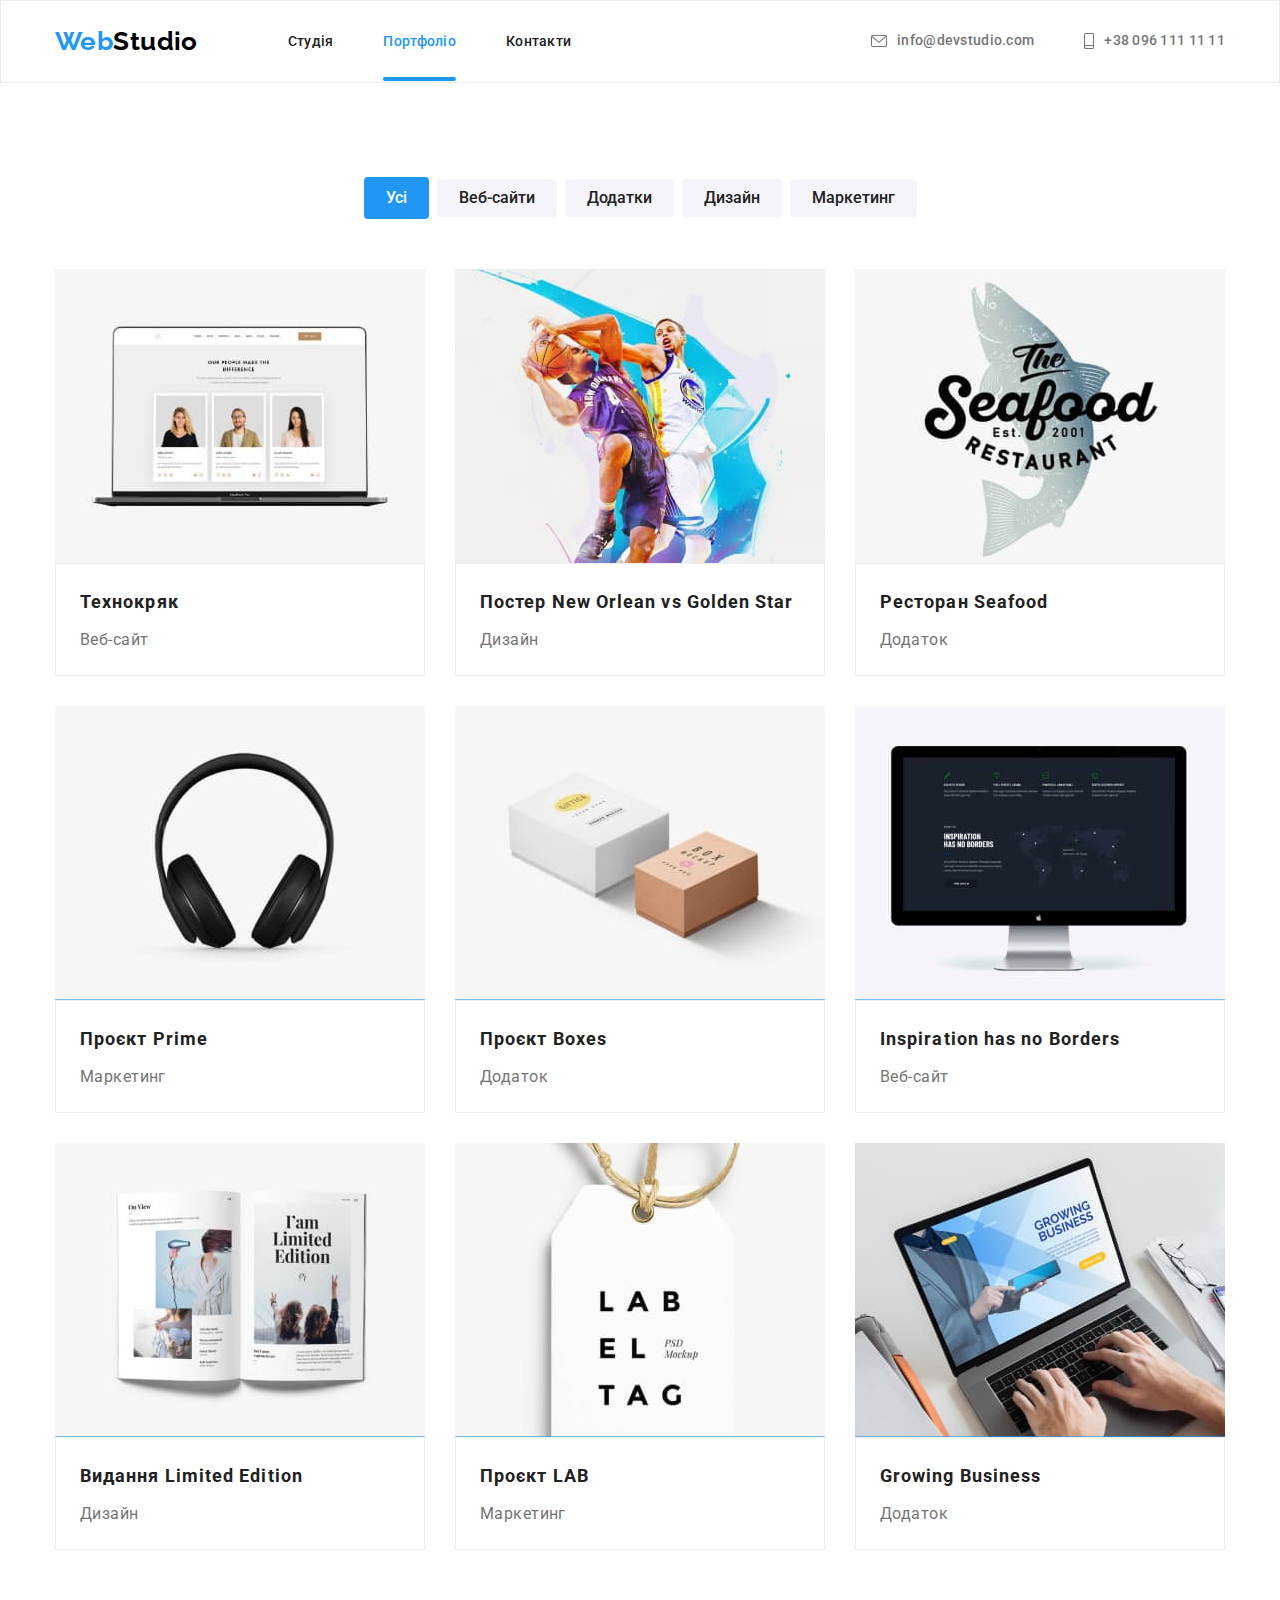
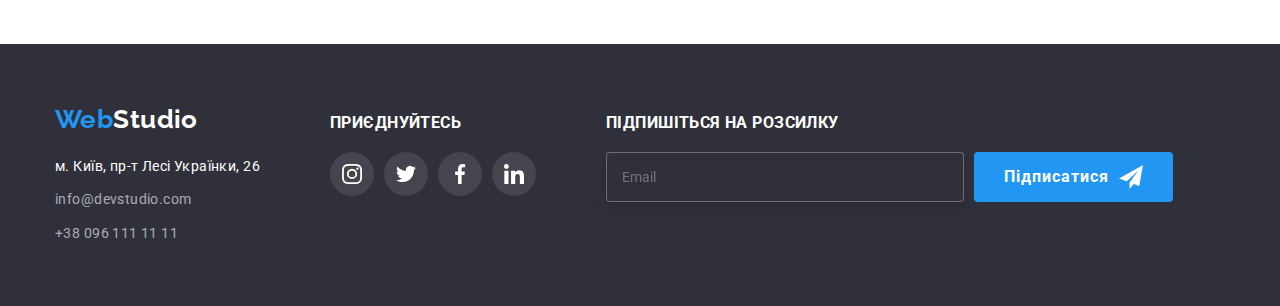
==== portfolio.html @ bdff1404 "start" ====
<!DOCTYPE html>
<html lang="uk">

<head>
  <meta charset="UTF-8" />
  <meta http-equiv="X-UA-Compatible" content="IE=edge" />
  <meta name="viewport" content="width=device-width, initial-scale=1.0" />
  <title>WebStudio</title>
  <link rel="stylesheet" href="https://cdn.jsdelivr.net/npm/modern-normalize@1.1.0/modern-normalize.min.css">
  <link rel="preconnect" href="https://fonts.googleapis.com">
  <link rel="preconnect" href="https://fonts.gstatic.com" crossorigin>
  <link href="https://fonts.googleapis.com/css2?family=Raleway:wght@700&family=Roboto:wght@400;500;700&display=swap"
    rel="stylesheet">
  <link rel="stylesheet" href="./css/styles.css">
</head>

<body>
  <!--header-->
  <header class="header">
    <div class="container header-nav">
      <nav>
        <a href="./index.html" class="logo link"> <span>Web</span>Studio</a>

        <ul class="site-nav list">
          <li class="item"><a href="./index.html" class="link">Студія</a></li>
          <li class="item"><a href="./portfolio.html" class="link current">Портфоліо</a></li>
          <li class="item"><a href="" class="link">Контакти</a></li>
        </ul>
      </nav>

      <ul class="contact list">
        <li class="item">
          <a class="link" href="mailto:info@devstudio.com"><svg class="envelope" width="16" height="12">
              <use href="./images/icons.svg#icon-envelope"></use>
            </svg>
            info@devstudio.com</a>
        </li>
        <li class="item">
          <a class="link" href="tel:+380961111111"> <svg class="smartphone" width="10" height="16">
              <use href="./images/icons.svg#icon-smartphone"></use>
            </svg>
            +38 096 111 11 11</a>
        </li>
      </ul>
    </div>
  </header>

  <main>
    <section class="portfolio section">
      <div class="container">
        <h1 class="visually-hidden">Портфоліо</h1>

        <ul class="filtr list">
          <li>
            <button type="button" class="button current">Усі</button>
          </li>
          <li>
            <button type="button" class="button">Веб-сайти</button>
          </li>
          <li>
            <button type="button" class="button">Додатки</button>
          <li>
            <button type="button" class="button">Дизайн</button>
          </li>
          <li>
            <button type="button" class="button">Маркетинг</button>
          </li>
        </ul>


        <ul class="works list">
          <li class="works-item">
            <a  class="works-items link" href="">
              <div class="works-thumb">
              <img src="./images/img.jpg" alt="На екрані ноута люди" width="370" />
                <p class="overlay">
                  Ресурс пропонує комплексні пропозиції з різним рівнем функціоналу та сервісів. Все це дозволить відвідувачу отримати
                  вичерпні відомості про компанію чи приватну особу.
                </p>
              </div>

              <div class="our-works">
                <h2 class="subtitle-portfolio link">Технокряк</h2>
                <p class="text link">Веб-сайт</p>
                
              </div>
            </a>
          </li>

          <li class="works-item">
            <a class="works-items link" href="">
              <div class="works-thumb">
              <img src="./images/img-1.jpg" alt="Блокування баскетболіста в прижку" width="370" />
              <p class="overlay">
                Ресурс пропонує комплексні пропозиції з різним рівнем функціоналу та сервісів. Все це дозволить відвідувачу отримати
                вичерпні відомості про компанію чи приватну особу.
              </p>
              </div>  

              <div class="our-works">
                <h2 class="subtitle-portfolio link">Постер New Orlean vs Golden Star</h2>
                <p class="text link">Дизайн</p>
              </div>
            </a>
          </li>

          <li class="works-item">
            <a  class="works-items link" href="">
<div class="works-thumb">
              <img src="./images/img-2.jpg" alt="Лого ресторану" width="370" />
<p class="overlay">
  Ресурс пропонує комплексні пропозиції з різним рівнем функціоналу та сервісів. Все це дозволить відвідувачу отримати
  вичерпні відомості про компанію чи приватну особу.
</p>
</div>
 <div class="our-works">
                <h2 class="subtitle-portfolio link">Ресторан Seafood</h2>
                <p class="text link">Додаток</p>
              </div>
            </a>
          </li>

          <li class="works-item">
            <a class="works-items link" href="">
              <div class="works-thumb">
              <img src="./images/img-3.jpg" alt="Навушники" width="370" />
<p class="overlay">
  Ресурс пропонує комплексні пропозиції з різним рівнем функціоналу та сервісів. Все це дозволить відвідувачу отримати
  вичерпні відомості про компанію чи приватну особу.
</p>
              </div>

              <div class="our-works">
                <h2 class="subtitle-portfolio link">Проєкт Prime</h2>
                <p class="text link">Маркетинг</p>
              </div>
            </a>
          </li>

          <li class="works-item">
            <a class="works-items link" href="">
<div class="works-thumb">
              <img src="./images/img-4.jpg" alt="Маленькі коробчки для перфумів" width="370" />
<p class="overlay">
  Ресурс пропонує комплексні пропозиції з різним рівнем функціоналу та сервісів. Все це дозволить відвідувачу отримати
  вичерпні відомості про компанію чи приватну особу.
</p>
</div>

              <div class="our-works">
                <h2 class="subtitle-portfolio link">Проєкт Boxes</h2>
                <p class="text link">Додаток</p>
              </div>
            </a>
          </li>

          <li class="works-item">
            <a class="works-items link" href="">
<div class="works-thumb">
              <img src="./images/img-5.jpg" alt="Монітор комп'ютера" width="370" />
<p class="overlay">
  Ресурс пропонує комплексні пропозиції з різним рівнем функціоналу та сервісів. Все це дозволить відвідувачу отримати
  вичерпні відомості про компанію чи приватну особу.
</p>
</div>

              <div class="our-works">
                <h2 class="subtitle-portfolio link">Inspiration has no Borders</h2>
                <p class="text link">Веб-сайт</p>
              </div>
            </a>
          </li>

          <li class="works-item">
            <a class="works-items link" href="">
<div class="works-thumb">
              <img src="./images/img-6.jpg" alt="Розгорнутий журнал" width="370" />
<p class="overlay">
  Ресурс пропонує комплексні пропозиції з різним рівнем функціоналу та сервісів. Все це дозволить відвідувачу отримати
  вичерпні відомості про компанію чи приватну особу.
</p>
</div>

              <div class="our-works">
                <h2 class="subtitle-portfolio link">Видання Limited Edition</h2>
                <p class="text link">Дизайн</p>
              </div>
            </a>
          </li>

          <li class="works-item">
            <a class="works-items link" href="">
<div class="works-thumb">
              <img src="./images/img-7.jpg" alt="Брелок" width="370" />
<p class="overlay">
  Ресурс пропонує комплексні пропозиції з різним рівнем функціоналу та сервісів. Все це дозволить відвідувачу отримати
  вичерпні відомості про компанію чи приватну особу.
</p>
</div>

              <div class="our-works">
                <h2 class="subtitle-portfolio link">Проєкт LAB</h2>
                <p class="text link">Маркетинг</p>
              </div>
            </a>
          </li>

          <li class="works-item">
            <a class="works-items link" href="">
<div class="works-thumb">
              <img src="./images/img-8.jpg" alt="Праця на ноутбуку" width="370" />
<p class="overlay">
  Ресурс пропонує комплексні пропозиції з різним рівнем функціоналу та сервісів. Все це дозволить відвідувачу отримати
  вичерпні відомості про компанію чи приватну особу.
</p>
</div>
              <div class="our-works">
                <h2 class="subtitle-portfolio link">Growing Business</h2>
                <p class="text link">Додаток</p>
              </div>
            </a>
          </li>
        </ul>
      </div>
    </section>
  </main>

  <!--footer-->
  <footer class="page-footer">
    <div class="container">
      <div class="containier-adress">
        <a href="./index.html" class="footer-logo link"><span>Web</span>Studio</a>
        <address class="adress">
          <ul class="block list">
            <li class="fix">
              <a href="https://goo.gl/maps/CPtrU1FHBa2aNyZL9" class="block-maps link" target="_blank"
                rel="noopener noreferrer nofollow">м. Київ, пр-т Лесі
                Українки, 26</a>
            </li>
            <li class="fix">
              <a href="mailto:info@devstudio.com " class="block-mail link">info@devstudio.com </a>
            </li>
            <li class="fix">
              <a href="tel:+380961111111" class="block-number link">+38 096 111 11 11</a>
            </li>
          </ul>
        </address>
      </div>

      <div class="join">
        <h3 class="join-tittle">Приєднуйтесь</h3>
        <ul class="social list">
          <li>
            <a href="" class="social-networks">
              <svg class="join-icon " width="20" height="20">
                <use href="./images/icons.svg#icon-instagram"></use>
              </svg>
            </a>
          </li>
      
          <li>
            <a href="" class="social-networks">
              <svg class="join-icon" width="20" height="20">
                <use href="./images/icons.svg#icon-twitter"></use>
              </svg>
            </a>
          </li>
      
          <li>
            <a href="" class="social-networks">
              <svg class="join-icon" width="20" height="20">
                <use href="./images/icons.svg#icon-facebook"></use>
              </svg>
            </a>
          </li>
      
          <li>
            <a href="" class="social-networks">
              <svg class="join-icon" width="20" height="20">
                <use href="./images/icons.svg#icon-linkedin"></use>
              </svg>
            </a>
          </li>
        </ul>
      </div>

      <div class="email-input">
        <h3 class="email-action">Підпишіться на розсилку</h3>
        <form class="input-mail">
          <label>
            <input type="text" name="e-mail" class="input" placeholder="Email" />
          </label>
      
          <button type="button" class="button-input" data-modal-open>Підписатися
            <svg class="" width="24" height="24">
              <use href="./images/icons.svg#icon-send"></use>
            </svg>
          </button>
        </form>
      
      </div>
    </div>
  </footer>
</body>

</html>
---- css/styles.css ----
:root {
    --accent-color: #2196F3;
    --title-color: #212121;
    --logo-color: #000000;
    --primary-color: #757575;
    --back-fone-color: #F5F5F5;
    --white-color: #FFFFFF;
    --block-color: #2F303A;
    --back-buttons-color: #F5F4FA;
    --hero-fone: rgba(47, 48, 58, 0.4);
    --icon-color: #afb1b8;
    --clients-border: #AFB1B8;
    --timing-fuction: 250ms cubic-bezier(0.4, 0, 0.2, 1);

}

.link {
    text-decoration: none;
}

.list {
    list-style: none;
}


img {
    display: block;
}

body {
    font-family: 'Roboto', sans-serif;
    letter-spacing: 0.03em;
    font-size: 14px;
    font-weight: 400;
    color: var(--title-color);
    background: var(--white-color)
}

*,
*::before,
*::after {
    box-sizing: border-box;
}

h1,
h2,
h3,
h4,
p {
    margin-top: 0;
    margin-bottom: 0;
}

ul {
    margin-top: 0;
    margin-bottom: 0;
    padding-left: 0;
}

.container {
    width: 1200px;
    margin-left: auto;
    margin-right: auto;
    padding-left: 15px;
    padding-right: 15px;
}

section {
    padding: 94px 0;
}

/*logo, header*/

.header {
    background-color: var(--white-color);
    border: 1px solid #ECECEC;
}

.header .logo {
    color: var(--logo-color);
    font-family: 'Raleway', sans-serif;
    font-weight: 700;
    font-size: 26px;
    line-height: 1.19;
    margin-right: 90px;
    padding: 25px 0;
}

.logo span {
    color: var(--accent-color)
}

.site-nav .link {
position: relative;
padding-top: 32px;
padding-bottom: 32px;

    font-weight: 500;
    line-height: 1.14;
    letter-spacing: 0.02em;
    color: var(--title-color);
    transition: color var(--timing-fuction)
}

.link.current::after{
content: "";
display: block;
position: absolute;
left: 0;
bottom: 0;
width: 100%;
height: 4px;
border-radius: 2px;
background-color: var(--accent-color);
}

.site-nav {
    gap: 50px;
}

.site-nav .link.current {
    color: var(--accent-color);
   
}

.site-nav .link:hover,
.site-nav .link:focus {
    color: var(--accent-color);
}

.contact .link {
    display: flex;
    align-items: center;
    justify-content: center;
    padding-top: 32px;
    padding-bottom: 32px;
    font-weight: 500;
    line-height: 1.14;
    letter-spacing: 0.02em;
    color: var(--primary-color);
    transition: color var(--timing-fuction);
}

.header-nav,
.header nav,
.site-nav {
    display: flex;
    align-items: center;
}

.contact {
    display: flex;
    margin-left: auto;
    column-gap: 50px;
}

.contact .link:hover,
.contact .link:focus {
    color: var(--accent-color);
}

.envelope,
.smartphone {
    fill: currentColor;
    margin-right: 10px;
}

.envelope:hover,
.smartphone:hover {
    fill: var(--accent-color);
}



/*Hero btn*/

.hero {
    padding: 200px 0;
    background-color: var(--block-color);
}

.hero-tittle {
    margin: 0 auto;
    width: 696px;
    margin-bottom: 30px;
    font-weight: 900;
    font-size: 44px;
    line-height: 1.36;
    letter-spacing: 0.06em;
    text-align: center;
    text-transform: uppercase;
    color: var(--white-color);
}

.hero .button {
    border: none;
    border-radius: 4px;
    padding: 10px 30px;
    margin: 0 auto;
    display: flex;
    align-items: center;
    margin-top: 40px;
    font-weight: 700;
    font-size: 16px;
    line-height: 1.87;
    letter-spacing: 0.06em;
    background: var(--accent-color);
    color: var(--white-color);
    cursor: pointer;
}

.button:hover,
.button:focus{
    box-shadow: 0px 4px 4px 0px rgba(0, 0, 0, 0.15);
}

/*Backdrop, modal*/

.backdrop{
    position: fixed;
    top: 0;
    left: 0;
    width: 100%;
    height: 100%;
    background-color:  rgba(0, 0, 0, 0.2);

    opacity: 1;
    transition: opacity var(--timing-fuction), visibility var(--timing-fuction);
   
}

.backdrop.is-hidden{
    visibility: hidden;
    opacity: 0;
    pointer-events: none;
}

.backdrop.is-hidden .modal{
    transform: translate(-50%, -50%) scale(0.9);
}

.modal{
position: absolute;
top: 50%;
left: 50%;

padding: 40px;

width: 528px;
min-height: 581px;

background-color: rgba(255, 255, 255, 1);

transform: translate(-50%, -50%) scale(1);
transition: transform var(--timing-fuction);

}
    
.button-close{
display: flex;
align-items: center;
justify-content: center;
position: absolute;
width: 30px;
height: 30px;
right: 8px;
top: 8px;
background-color: transparent;
padding: 0;
border-radius: 50%;
border: 1px solid rgba(0, 0, 0, 0.1);
cursor: pointer;
transition: fill var(--timing-fuction);
}


.button-close:hover,
.button-close:focus{
    fill: var(--accent-color);
}

.fon {
    max-width: 1600px;
    height: 600px;
    margin-left: auto;
    margin-right: auto;
    background-image: linear-gradient(var(--hero-fone),
            var(--hero-fone)),
        url(../images/Img\ Hero.jpg);

    background-position: center;
}

.modal-tittle{
    font-weight: 700;
    font-size: 20px;
    line-height: 1.15;
    text-align: center;
    margin-bottom: 10px;
}

.form-fild{
    position: relative;
    display: flex;
    flex-direction: column;
    margin-bottom: 10px;
}

.modal-button{
    border: none;
    border-radius: 4px;
    padding: 10px 50px;
    margin: auto;
    display: flex;
    align-items: center;
    justify-content: center;
    font-weight: 700;
    font-size: 16px;
    line-height: 1.87;
    letter-spacing: 0.06em;
    background: var(--accent-color);
    color: var(--white-color);
    cursor: pointer;
}

.modal-button:hover,
.modal-button:focus{
background: #188CE8;
box-shadow: 0px 4px 4px rgba(0, 0, 0, 0.15);
}

.text-modal{

font-size: 12px;
line-height: 1.16;
margin-bottom: 5px;
color: var(--primary-color);
}

.modal-input{
   
    height: 40px;
    padding-left: 40px;
    border: 1px solid rgba(33, 33, 33, 0.2);
    border-radius: 4px;
    cursor: pointer;
    transition: border var(--timing-fuction);
}

.icon-modal{
    position: absolute;
    display: inline-block;
    top: 70%;
    left: 12px;
    transform: translateY(-50%);
    fill: var(--title-color);
    transition: fill var(--timing-fuction);
}

textarea {
    resize: none;
}

.form-fild-coment {
    position: relative;
    display: flex;
    flex-direction: column;
    margin-bottom: 20px;
}

.coment-form{
padding: 12px 16px;
border: 1px solid rgba(33, 33, 33, 0.2);
border-radius: 4px;
}

.form-fild-check{
    display: flex;
    justify-content: center;
    gap: 10px;
    margin-bottom: 30px;
}

.policy-label{
    display: flex;
    align-items: center;
    margin-left: 13px;
    line-height: 1.7;
    gap: 10px;
    margin-bottom: 30px;
}

.checked{
    display: flex;
    width: 16px;
    height: 15px;
    border: 2px solid var(--title-color);
    border-radius: 3px;
    fill: transparent;
    transition: border-color var(--timing-fuction);
}

.checkbox:checked ~ .checked{
    background-color: var(--accent-color);
    border: none;
}

.text-modal-check{
font-size: 12px;
line-height: 1.16;
color: var(--primary-color);
}

.modal-input:hover,
.modal-input:focus,
.coment-form:hover,
.coment-form:focus{
    outline: none;
border-color: var(--accent-color);
color: var(--accent-color);
}

.icon-modal:hover
.icon-modal:focus{
    fill: var(--accent-color);
}

.modal-input:focus + .icon-modal,
.modal-input:hover + .icon-modal{
    fill: var(--accent-color);
}

.contract{
    color: var(--accent-color);
}


/* Features */
.visually-hidden {
    position: absolute;
    width: 1px;
    height: 1px;
    margin: -1px;
    border: 0;
    padding: 0;

    white-space: nowrap;
    clip-path: inset(100%);
    clip: rect(0 0 0 0);
    overflow: hidden;
}

.feature .container {
    align-items: center;
}

.feature ul {
    display: flex;
}

.feature .item {
    width: 270px;
}

.feature .item:not(:last-child) {
    margin-right: 30px;
}

.feature .sub-title {
    margin-bottom: 10px;
    font-weight: 700;
    line-height: 1.14;
    text-transform: uppercase;
    color: var(--title-color);
    font-size: 14px;
}

.feature .text {
    line-height: 1.71;
    color: var(--primary-color);
}

/*Examples index*/

.examples {
    padding-top: 0;
}

.examples-tittle {
    font-size: 36px;
    line-height: 1.17;
    color: var(--title-color);
    margin-bottom: 50px;
    text-align: center;
}

.examples.list {
    display: flex;
    align-items: center;
    column-gap: 30px;
}

.container .icon-main {
    display: flex;
    width: 270px;
    height: 120px;
    align-items: center;
    justify-content: center;
    margin-bottom: 30px;
    background-color: var(--back-buttons-color);
    border-radius: 4px;

}

.examples-thumb {
    position: relative;
}

.thumb-text {
    position: absolute;
    bottom: 0;
    left: 0;
    width: 100%;
    padding: 27px 0;
    font-weight: 700;
    line-height: 1.14;
    text-align: center;
    color: var(--white-color);
    background-color: rgba(47, 48, 58, 0.8);
    text-transform: uppercase;
}


/*Team */

.team {
    background-color: var(--back-buttons-color);
    text-align: center;

}

.card-bg {
    background: var(--white-color);
    box-shadow: 0px 1px 3px rgba(0, 0, 0, 0.12), 0px 1px 1px rgba(0, 0, 0, 0.14), 0px 2px 1px rgba(0, 0, 0, 0.2);
    border-radius: 0px 0px 4px 4px;
    padding: 30px;
}


.team.list {
    display: flex;
    column-gap: 30px;
}



.team-tittle {
    margin-bottom: 50px;
    font-size: 36px;
    line-height: 1.17;
    color: var(--title-color);
}

.subtitle {
    font-weight: 500;
    font-size: 16px;
    line-height: 1.88;
    color: var(--title-color);
    margin-bottom: 10px;
}

.position {
    font-size: 16px;
    line-height: 1.88;
    color: var(--primary-color);
    margin-bottom: 16px;
}

.social {
    display: flex;
    justify-content: center;
    column-gap: 10px;
    
}


.social-networks-link {
    display: flex;
    align-items: center;
    justify-content: center;
    width: 44px;
    height: 44px;
    border-radius: 50%;
    color: var(--icon-color);
    transition:color var(--timing-fuction), background-color var(--timing-fuction);

}

.social-icon{
    fill: currentColor;
}

.social-networks-link:hover,
.social-networks-link:focus {
    color: var(--white-color);
    background-color: var(--accent-color);

}

.social-icon:hover,
.social-icon:focus {
    fill: var(--white-color);
}

/*Regular-Clients*/

.clients-tittle {
    font-size: 36px;
    line-height: 1.17;
    color: var(--title-color);
    margin-bottom: 50px;
    text-align: center;
}

.client {
    display: flex;
    column-gap: 30px;
}

.site-clients {
    display: flex;
    justify-content: center;
    align-items: center;
    Width: 170px;
    Height: 92px;
    color: var(--clients-border);
    border: 1px solid var(--clients-border);
    border-radius: 4px;
    transition:border var(--timing-fuction), color var(--timing-fuction);
}

.site-clients:hover,
.site-clients:focus {
    border-color: var(--accent-color);
    color: var(--accent-color);
}

.logo-client {
    fill: currentColor;
}

.logo-client:hover,
.logo-client:focus {
    border-color: var(--accent-color);
    fill: var(--accent-color);
}


/*Portfolio btn*/

.filtr.list {
    display: flex;
    align-items: center;
    justify-content: center;
    margin-bottom: 50px;

}


.filtr.list li:not(:nth-child(5n)) {
    margin-right: 8px;
}


.filtr .button {
    border: none;
    border-radius: 4px;

    padding: 6px 22px;
    font-weight: 500;
    font-size: 16px;
    line-height: 1.62;
    background: var(--back-buttons-color);
    color: var(--title-color);
    transition:color var(--timing-fuction), box-shadow var(--timing-fuction), background-color var(--timing-fuction) ;



    cursor: pointer;
}

.filtr .button .current {
    background-color: var(--accent-color);
    color: var(--white-color);


}

.filtr .current {
    font-size: 16px;
    line-height: 1.87;
    background: var(--accent-color);
    color: var(--white-color);
}

.filtr .button:hover,
.filtr .button:focus {
    background: #2196F3;
    color: var(--white-color);
    box-shadow: 0px 2px 2px 0px rgba(0, 0, 0, 0.12),

        0px 1px 2px 0px rgba(0, 0, 0, 0.08),

        0px 3px 1px 0px rgba(0, 0, 0, 0.1);
}

/*Portfiloi text*/

.our-works {
    background: var(--white-color);
    border: 1px solid #EEEEEE;
    padding: 20px 24px;
}

.works.list {
    display: flex;
    flex-wrap: wrap;
    cursor: pointer;
}

.works.list li:not(:nth-child(3n)) {
    margin-right: 30px;

}


.works.list li:nth-child(-n + 6) {
    margin-bottom: 30px;
}


.works .text {
    font-size: 16px;
    line-height: 1.87;
    color: var(--primary-color);
}

.works-items {
    display: block;
    transition: box-shadow var(--timing-fuction);
    
    
}

.works-items:hover,
.works-items:focus

 {
    box-shadow: 1px 4px 6px 0px rgba(0, 0, 0, 0.16),
        0px 4px 4px 0px rgba(0, 0, 0, 0.06),
        0px 1px 1px 0px rgba(0, 0, 0, 0.12);
        
     
}

.works-thumb{
    position: relative;
    overflow: hidden;
}

.overlay{
    position: absolute;
    bottom: 0;
    left: 0;
    content: "";
    font-size: 18px;
    line-height: 1.55;
    padding: 63px 24px;
    color: var(--white-color);
    background-color: rgba(33, 150, 243, 0.9);
    transition: transform var(--timing-fuction);
    transform: translateY(100%);
}
.works-items:hover .overlay,
.works-items:focus .overlay {
    transform: translateY(0%);
}


/*Portfolio*/

.subtitle-portfolio {
    margin-bottom: 5px;
    font-size: 18px;
    line-height: 2;
    letter-spacing: 0.06em;
    color: var(--title-color)
}

.subtitle-text {
    line-height: 1.71px;
    letter-spacing: 0.03em;
    color: var(--primary-color);
}

/* Footer*/


.page-footer {
    background-color: var(--block-color);
    padding-top: 60px;
    padding-bottom: 60px;

}

.footer-logo {
    color: var(--white-color);
    font-family: 'Raleway', sans-serif;
    font-weight: 700;
    font-size: 26px;
    line-height: 1.19;


}

.footer-logo span {
    color: var(--accent-color)
}

.adress {
    font-style: normal;
    margin-top: 20px;
}


.block .fix:not(:first-child) {

    margin-top: 10px;

}


.block-maps {
    line-height: 1.71;
    color: var(--white-color);


}

.block-mail {
    line-height: 1.71;
    color: rgba(255, 255, 255, 0.6);
    transition:color var(--timing-fuction);

}

.block-number {
    line-height: 1.71;
    color: rgba(255, 255, 255, 0.6);
    transition:color var(--timing-fuction);

}

.block-mail:hover,
.block-mail:focus,
.block-number:hover,
.block-number:focus {
    color: var(--accent-color);
}


.page-footer .container {
    display: flex;
    align-items: baseline;
    column-gap: 70px;
}

/*Join*/

.join-tittle {
    font-weight: 700;
    margin-bottom: 20px;
    line-height: 1.14;
    text-transform: uppercase;
    color: var(--white-color);
}

.social-networks {
    display: flex;
    align-items: center;
    justify-content: center;
    width: 44px;
    height: 44px;
    background-color: rgba(255, 255, 255, 0.1);
    border-radius: 50%;
    transition: background-color var(--timing-fuction);
}

.join-icon{
    fill: var(--white-color);
}

.social-networks:hover,
.social-networks:focus{
    background-color: var(--accent-color);
}



/*Email-input*/

.email-action {
    font-weight: 700;
    margin-bottom: 20px;
    line-height: 1.14;
    text-transform: uppercase;
    color: var(--white-color);
}

.input-mail {
    display: flex;
    justify-content: center;
    column-gap: 10px;
    background-color: var(--block-color);
}

.input {
    width: 358px;
    height: 50px;
    border: 1px solid rgba(255, 255, 255, 0.3);
    filter: drop-shadow(0px 4px 4px rgba(0, 0, 0, 0.15));
    border-radius: 4px;
    background-color: var(--block-color);
    padding: 15px;
}

.button-input {
    border: none;
    border-radius: 4px;
    padding: 10px 30px;
    display: flex;
    align-items: center;
    font-weight: 700;
    font-size: 16px;
    line-height: 1.87;
    letter-spacing: 0.06em;
    background: var(--accent-color);
    color: var(--white-color);
    cursor: pointer;
    gap: 10px;
}

.button-input:hover,
.button-input:focus {
    box-shadow: 0px 4px 4px 0px rgba(0, 0, 0, 0.15);
}
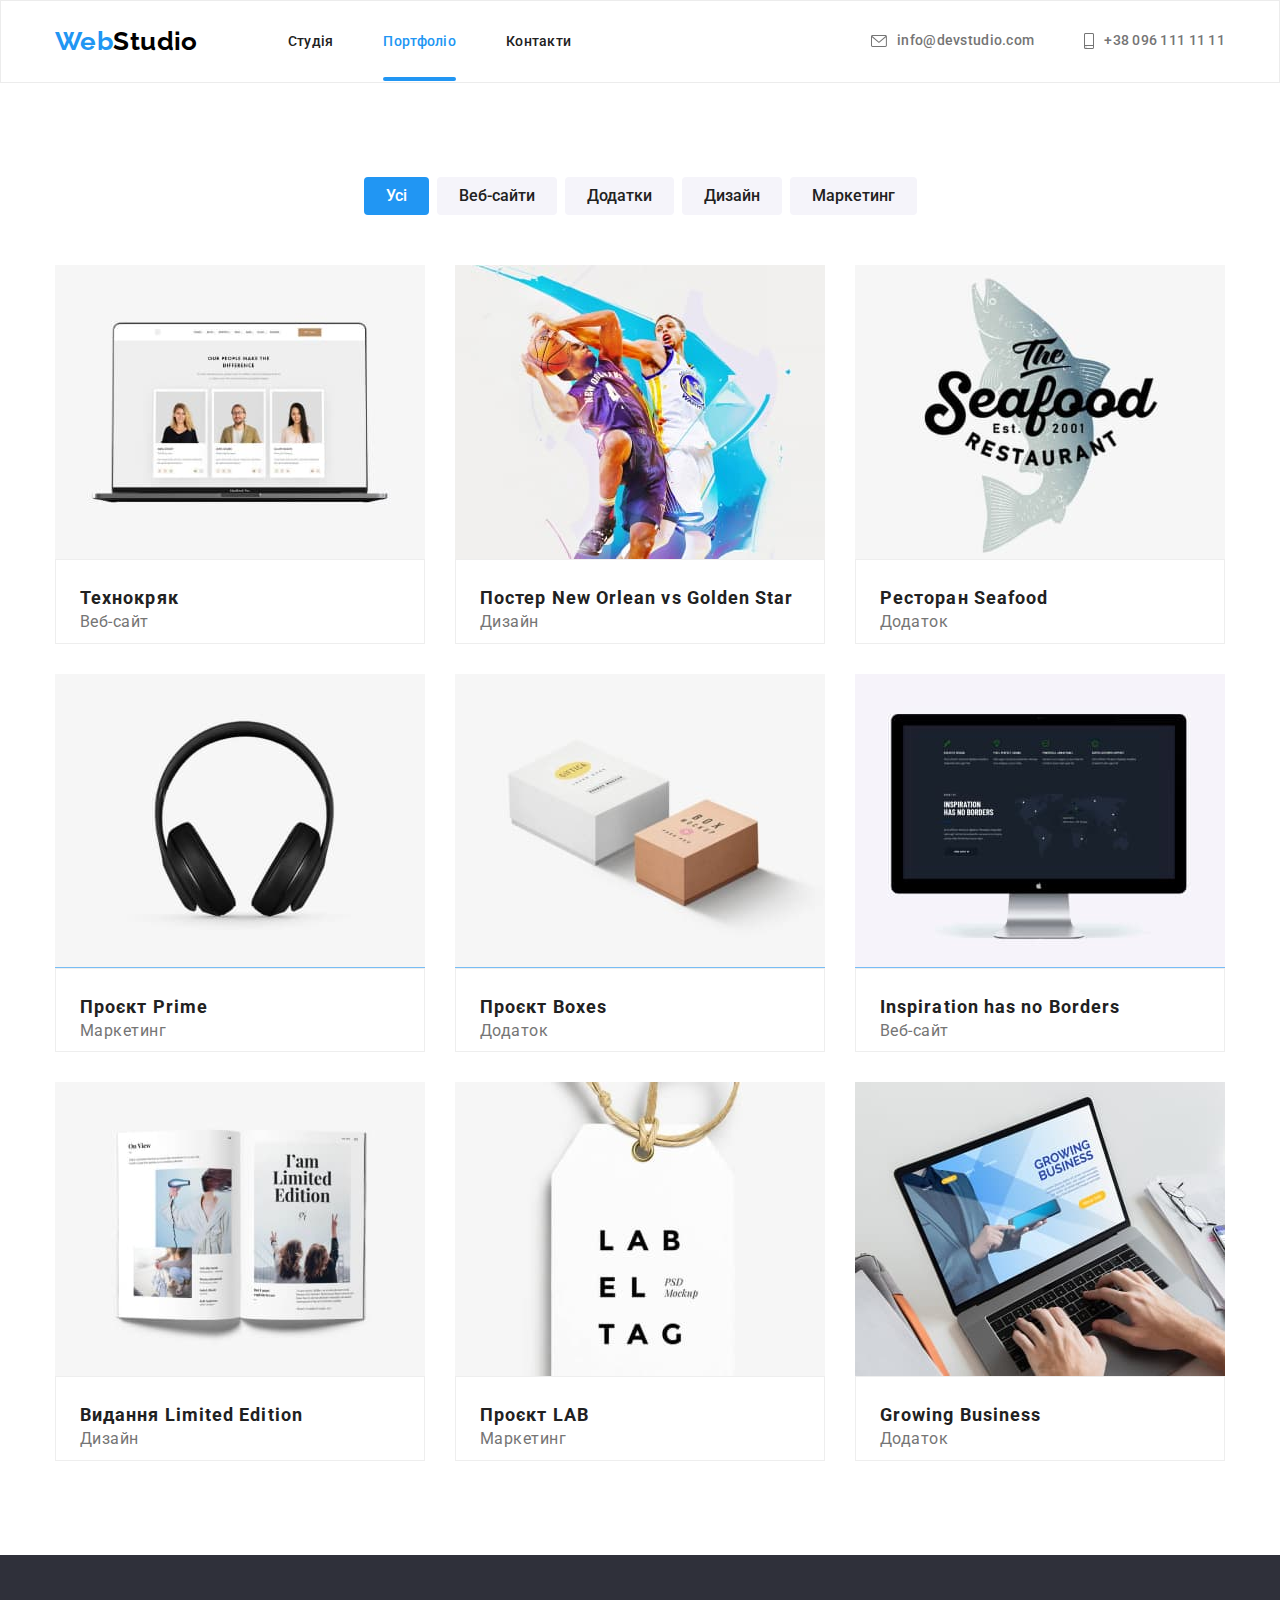
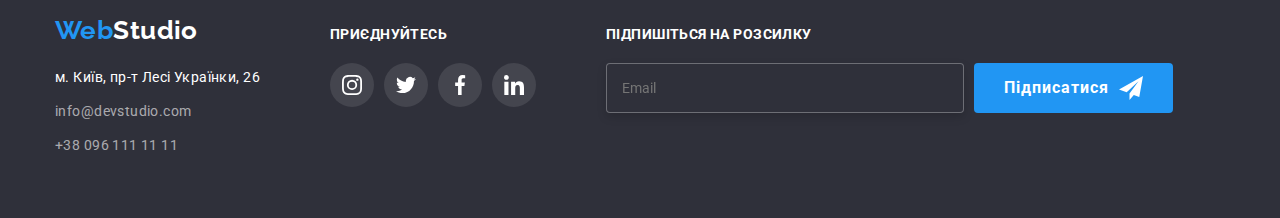
==== commit 17fb62f9: "finish" ====
--- a/portfolio.html
+++ b/portfolio.html
@@ -11,32 +11,33 @@
   <link rel="preconnect" href="https://fonts.gstatic.com" crossorigin>
   <link href="https://fonts.googleapis.com/css2?family=Raleway:wght@700&family=Roboto:wght@400;500;700&display=swap"
     rel="stylesheet">
-  <link rel="stylesheet" href="./css/styles.css">
+  <link rel="stylesheet" href="./css/portfolio.min.css">
 </head>
 
 <body>
   <!--header-->
   <header class="header">
-    <div class="container header-nav">
-      <nav>
-        <a href="./index.html" class="logo link"> <span>Web</span>Studio</a>
-
-        <ul class="site-nav list">
-          <li class="item"><a href="./index.html" class="link">Студія</a></li>
-          <li class="item"><a href="./portfolio.html" class="link current">Портфоліо</a></li>
-          <li class="item"><a href="" class="link">Контакти</a></li>
+    <div class="container block-nav">
+      <nav class="site-nav">
+        <a class="logo link" href="./index.html"><span class="logo__part">Web</span>Studio</a>
+  
+        <ul class="list-nav list">
+          <li><a class="list-nav__link link" href="./index.html">Студія</a></li>
+          <li><a class="list-nav__link current link" href="./portfolio.html">Портфоліо</a></li>
+          <li><a class="list-nav__link link" href="">Контакти</a></li>
         </ul>
       </nav>
-
-      <ul class="contact list">
-        <li class="item">
-          <a class="link" href="mailto:info@devstudio.com"><svg class="envelope" width="16" height="12">
+  
+      <ul class="list-contact list">
+        <li class="list-contact__item">
+          <a class="list-cotact__link link" href="mailto:info@devstudio.com"><svg class="icon-envelope" width="16"
+              height="12">
               <use href="./images/icons.svg#icon-envelope"></use>
             </svg>
             info@devstudio.com</a>
         </li>
-        <li class="item">
-          <a class="link" href="tel:+380961111111"> <svg class="smartphone" width="10" height="16">
+        <li>
+          <a class="list-cotact__link link" href="tel:+380961111111"> <svg class="icon-smartphone" width="10" height="16">
               <use href="./images/icons.svg#icon-smartphone"></use>
             </svg>
             +38 096 111 11 11</a>
@@ -50,254 +51,254 @@
       <div class="container">
         <h1 class="visually-hidden">Портфоліо</h1>
 
-        <ul class="filtr list">
-          <li>
-            <button type="button" class="button current">Усі</button>
-          </li>
-          <li>
-            <button type="button" class="button">Веб-сайти</button>
-          </li>
-          <li>
-            <button type="button" class="button">Додатки</button>
-          <li>
-            <button type="button" class="button">Дизайн</button>
-          </li>
-          <li>
-            <button type="button" class="button">Маркетинг</button>
+        <ul class="work-filtr list">
+          <li>
+            <button type="button" class="work-filtr__button current">Усі</button>
+          </li>
+          <li>
+            <button type="button" class="work-filtr__button">Веб-сайти</button>
+          </li>
+          <li>
+            <button type="button" class="work-filtr__button">Додатки</button>
+          <li>
+            <button type="button" class="work-filtr__button">Дизайн</button>
+          </li>
+          <li>
+            <button type="button" class="work-filtr__button">Маркетинг</button>
           </li>
         </ul>
 
 
-        <ul class="works list">
-          <li class="works-item">
-            <a  class="works-items link" href="">
-              <div class="works-thumb">
-              <img src="./images/img.jpg" alt="На екрані ноута люди" width="370" />
-                <p class="overlay">
+        <ul class="list-works list">
+          <li class="list-works__item">
+            <a  class="list-works__link link" href="">
+              <div class="block-overlay">
+                <img src="./images/img.jpg" alt="На екрані ноута люди" width="370" />
+                <p class="block-overlay_discription">
                   Ресурс пропонує комплексні пропозиції з різним рівнем функціоналу та сервісів. Все це дозволить відвідувачу отримати
                   вичерпні відомості про компанію чи приватну особу.
                 </p>
               </div>
 
-              <div class="our-works">
-                <h2 class="subtitle-portfolio link">Технокряк</h2>
-                <p class="text link">Веб-сайт</p>
+              <div class="description">
+                <h2 class="description__subtitle link">Технокряк</h2>
+                <p class="description__text link">Веб-сайт</p>
                 
               </div>
             </a>
           </li>
 
-          <li class="works-item">
-            <a class="works-items link" href="">
-              <div class="works-thumb">
+          <li class="list-works__item">
+            <a class="list-works__link link" href="">
+              <div class="block-overlay">
               <img src="./images/img-1.jpg" alt="Блокування баскетболіста в прижку" width="370" />
-              <p class="overlay">
+              <p class="block-overlay_discription">
                 Ресурс пропонує комплексні пропозиції з різним рівнем функціоналу та сервісів. Все це дозволить відвідувачу отримати
                 вичерпні відомості про компанію чи приватну особу.
               </p>
               </div>  
 
-              <div class="our-works">
-                <h2 class="subtitle-portfolio link">Постер New Orlean vs Golden Star</h2>
-                <p class="text link">Дизайн</p>
-              </div>
-            </a>
-          </li>
-
-          <li class="works-item">
-            <a  class="works-items link" href="">
-<div class="works-thumb">
-              <img src="./images/img-2.jpg" alt="Лого ресторану" width="370" />
-<p class="overlay">
-  Ресурс пропонує комплексні пропозиції з різним рівнем функціоналу та сервісів. Все це дозволить відвідувачу отримати
-  вичерпні відомості про компанію чи приватну особу.
-</p>
-</div>
- <div class="our-works">
-                <h2 class="subtitle-portfolio link">Ресторан Seafood</h2>
-                <p class="text link">Додаток</p>
-              </div>
-            </a>
-          </li>
-
-          <li class="works-item">
-            <a class="works-items link" href="">
-              <div class="works-thumb">
+              <div class="description">
+                <h2 class="description__subtitle link">Постер New Orlean vs Golden Star</h2>
+                <p class="description__text link">Дизайн</p>
+              </div>
+            </a>
+          </li>
+
+          <li class="list-works__item">
+            <a  class="list-works__link link" href="">
+              <div class="block-overlay">
+                <img src="./images/img-2.jpg" alt="Лого ресторану" width="370" />
+                <p class="block-overlay_discription">
+                  Ресурс пропонує комплексні пропозиції з різним рівнем функціоналу та сервісів. Все це дозволить відвідувачу отримати
+                  вичерпні відомості про компанію чи приватну особу.
+                </p>
+              </div>
+              
+              <div class="description">
+                <h2 class="description__subtitle link">Ресторан Seafood</h2>
+                <p class="description__text link">Додаток</p>
+              </div>
+            </a>
+          </li>
+
+          <li class="list-works__item">
+            <a class="list-works__link link" href="">
+              <div class="block-overlay">
               <img src="./images/img-3.jpg" alt="Навушники" width="370" />
-<p class="overlay">
-  Ресурс пропонує комплексні пропозиції з різним рівнем функціоналу та сервісів. Все це дозволить відвідувачу отримати
-  вичерпні відомості про компанію чи приватну особу.
-</p>
-              </div>
-
-              <div class="our-works">
-                <h2 class="subtitle-portfolio link">Проєкт Prime</h2>
-                <p class="text link">Маркетинг</p>
-              </div>
-            </a>
-          </li>
-
-          <li class="works-item">
-            <a class="works-items link" href="">
-<div class="works-thumb">
+              <p class="block-overlay_discription">
+                Ресурс пропонує комплексні пропозиції з різним рівнем функціоналу та сервісів. Все це дозволить відвідувачу отримати
+                вичерпні відомості про компанію чи приватну особу.
+              </p>
+            </div>
+            
+            <div class="description">
+              <h2 class="description__subtitle link">Проєкт Prime</h2>
+              <p class="description__text link">Маркетинг</p>
+            </div>
+          </a>
+        </li>
+        
+        <li class="list-works__item">
+          <a class="list-works__link link" href="">
+            <div class="block-overlay">
               <img src="./images/img-4.jpg" alt="Маленькі коробчки для перфумів" width="370" />
-<p class="overlay">
-  Ресурс пропонує комплексні пропозиції з різним рівнем функціоналу та сервісів. Все це дозволить відвідувачу отримати
-  вичерпні відомості про компанію чи приватну особу.
-</p>
-</div>
-
-              <div class="our-works">
-                <h2 class="subtitle-portfolio link">Проєкт Boxes</h2>
-                <p class="text link">Додаток</p>
-              </div>
-            </a>
-          </li>
-
-          <li class="works-item">
-            <a class="works-items link" href="">
-<div class="works-thumb">
+              <p class="block-overlay_discription">
+                Ресурс пропонує комплексні пропозиції з різним рівнем функціоналу та сервісів. Все це дозволить відвідувачу отримати
+                вичерпні відомості про компанію чи приватну особу.
+              </p>
+            </div>
+            
+            <div class="description">
+              <h2 class="description__subtitle link">Проєкт Boxes</h2>
+              <p class="description__text link">Додаток</p>
+            </div>
+          </a>
+        </li>
+        
+        <li class="list-works__item">
+          <a class="list-works__link link" href="">
+            <div class="block-overlay">
               <img src="./images/img-5.jpg" alt="Монітор комп'ютера" width="370" />
-<p class="overlay">
-  Ресурс пропонує комплексні пропозиції з різним рівнем функціоналу та сервісів. Все це дозволить відвідувачу отримати
-  вичерпні відомості про компанію чи приватну особу.
-</p>
-</div>
-
-              <div class="our-works">
-                <h2 class="subtitle-portfolio link">Inspiration has no Borders</h2>
-                <p class="text link">Веб-сайт</p>
-              </div>
-            </a>
-          </li>
-
-          <li class="works-item">
-            <a class="works-items link" href="">
-<div class="works-thumb">
+              <p class="block-overlay_discription">
+                Ресурс пропонує комплексні пропозиції з різним рівнем функціоналу та сервісів. Все це дозволить відвідувачу отримати
+                вичерпні відомості про компанію чи приватну особу.
+              </p>
+            </div>
+            
+            <div class="description">
+              <h2 class="description__subtitle link">Inspiration has no Borders</h2>
+              <p class="description__text link">Веб-сайт</p>
+            </div>
+          </a>
+        </li>
+        
+        <li class="list-works__item">
+          <a class="list-works__link link" href="">
+            <div class="block-overlay">
               <img src="./images/img-6.jpg" alt="Розгорнутий журнал" width="370" />
-<p class="overlay">
-  Ресурс пропонує комплексні пропозиції з різним рівнем функціоналу та сервісів. Все це дозволить відвідувачу отримати
-  вичерпні відомості про компанію чи приватну особу.
-</p>
-</div>
-
-              <div class="our-works">
-                <h2 class="subtitle-portfolio link">Видання Limited Edition</h2>
-                <p class="text link">Дизайн</p>
-              </div>
-            </a>
-          </li>
-
-          <li class="works-item">
-            <a class="works-items link" href="">
-<div class="works-thumb">
+              <p class="block-overlay_discription">
+                Ресурс пропонує комплексні пропозиції з різним рівнем функціоналу та сервісів. Все це дозволить відвідувачу отримати
+                вичерпні відомості про компанію чи приватну особу.
+              </p>
+            </div>
+            
+            <div class="description">
+              <h2 class="description__subtitle link">Видання Limited Edition</h2>
+              <p class="description__text link">Дизайн</p>
+            </div>
+          </a>
+        </li>
+        
+        <li class="list-works__item">
+          <a class="list-works__link link" href="">
+            <div class="block-overlay">
               <img src="./images/img-7.jpg" alt="Брелок" width="370" />
-<p class="overlay">
-  Ресурс пропонує комплексні пропозиції з різним рівнем функціоналу та сервісів. Все це дозволить відвідувачу отримати
-  вичерпні відомості про компанію чи приватну особу.
-</p>
-</div>
-
-              <div class="our-works">
-                <h2 class="subtitle-portfolio link">Проєкт LAB</h2>
-                <p class="text link">Маркетинг</p>
-              </div>
-            </a>
-          </li>
-
-          <li class="works-item">
-            <a class="works-items link" href="">
-<div class="works-thumb">
+              <p class="block-overlay_discription">
+                Ресурс пропонує комплексні пропозиції з різним рівнем функціоналу та сервісів. Все це дозволить відвідувачу отримати
+                вичерпні відомості про компанію чи приватну особу.
+              </p>
+            </div>
+            
+            <div class="description">
+              <h2 class="description__subtitle link">Проєкт LAB</h2>
+              <p class="description__text link">Маркетинг</p>
+            </div>
+          </a>
+        </li>
+        
+        <li class="list-works__item">
+          <a class="list-works__link link" href="">
+            <div class="block-overlay">
               <img src="./images/img-8.jpg" alt="Праця на ноутбуку" width="370" />
-<p class="overlay">
-  Ресурс пропонує комплексні пропозиції з різним рівнем функціоналу та сервісів. Все це дозволить відвідувачу отримати
-  вичерпні відомості про компанію чи приватну особу.
-</p>
-</div>
-              <div class="our-works">
-                <h2 class="subtitle-portfolio link">Growing Business</h2>
-                <p class="text link">Додаток</p>
-              </div>
-            </a>
+              <p class="block-overlay_discription">
+                Ресурс пропонує комплексні пропозиції з різним рівнем функціоналу та сервісів. Все це дозволить відвідувачу отримати
+                вичерпні відомості про компанію чи приватну особу.
+              </p>
+            </div>
+            
+            <div class="description">
+              <h2 class="description__subtitle link">Growing Business</h2>
+              <p class="description__text link">Додаток</p>
+            </div>
+          </a>
+        </li>
+      </ul>
+    </div>
+  </section>
+</main>
+
+  <!--footer-->
+  <footer class="page-footer">
+    <div class="container footer-block">
+      <div>
+        <a class="footer-logo link" href="./index.html"><span class="footer-logo__part">Web</span>Studio</a>
+        <ul class="adress list">
+          <li class="adress__list">
+            <a href="https://goo.gl/maps/CPtrU1FHBa2aNyZL9" class="adress__map link" target="_blank"
+              rel="noopener noreferrer nofollow">м. Київ, пр-т Лесі
+              Українки, 26</a>
+          </li>
+          <li class="adress__list">
+            <a href="mailto:info@devstudio.com " class="adress__mail link">info@devstudio.com </a>
+          </li>
+          <li class="adress__list">
+            <a href="tel:+380961111111" class="adress__number link">+38 096 111 11 11</a>
           </li>
         </ul>
       </div>
-    </section>
-  </main>
-
-  <!--footer-->
-  <footer class="page-footer">
-    <div class="container">
-      <div class="containier-adress">
-        <a href="./index.html" class="footer-logo link"><span>Web</span>Studio</a>
-        <address class="adress">
-          <ul class="block list">
-            <li class="fix">
-              <a href="https://goo.gl/maps/CPtrU1FHBa2aNyZL9" class="block-maps link" target="_blank"
-                rel="noopener noreferrer nofollow">м. Київ, пр-т Лесі
-                Українки, 26</a>
-            </li>
-            <li class="fix">
-              <a href="mailto:info@devstudio.com " class="block-mail link">info@devstudio.com </a>
-            </li>
-            <li class="fix">
-              <a href="tel:+380961111111" class="block-number link">+38 096 111 11 11</a>
-            </li>
-          </ul>
-        </address>
-      </div>
-
+  
       <div class="join">
-        <h3 class="join-tittle">Приєднуйтесь</h3>
-        <ul class="social list">
-          <li>
-            <a href="" class="social-networks">
-              <svg class="join-icon " width="20" height="20">
+        <p class="join__sub-tittle">Приєднуйтесь</p>
+        <ul class="join__list list">
+          <li>
+            <a href="" class="join__social-networks">
+              <svg class="join__icon" width="20" height="20">
                 <use href="./images/icons.svg#icon-instagram"></use>
               </svg>
             </a>
           </li>
-      
-          <li>
-            <a href="" class="social-networks">
-              <svg class="join-icon" width="20" height="20">
+  
+          <li>
+            <a href="" class="join__social-networks">
+              <svg class="join__icon" width="20" height="20">
                 <use href="./images/icons.svg#icon-twitter"></use>
               </svg>
             </a>
           </li>
-      
-          <li>
-            <a href="" class="social-networks">
-              <svg class="join-icon" width="20" height="20">
+  
+          <li>
+            <a href="" class="join__social-networks">
+              <svg class="join__icon" width="20" height="20">
                 <use href="./images/icons.svg#icon-facebook"></use>
               </svg>
             </a>
           </li>
-      
-          <li>
-            <a href="" class="social-networks">
-              <svg class="join-icon" width="20" height="20">
+  
+          <li>
+            <a href="" class="join__social-networks">
+              <svg class="join__icon" width="20" height="20">
                 <use href="./images/icons.svg#icon-linkedin"></use>
               </svg>
             </a>
           </li>
         </ul>
       </div>
-
-      <div class="email-input">
-        <h3 class="email-action">Підпишіться на розсилку</h3>
-        <form class="input-mail">
+  
+      <div class="email">
+        <p class="email__sub-tittle">Підпишіться на розсилку</p>
+  
+        <form class="email__input">
           <label>
-            <input type="text" name="e-mail" class="input" placeholder="Email" />
+            <input type="text" name="e-mail" class="email__input-text" placeholder="Email" />
           </label>
-      
-          <button type="button" class="button-input" data-modal-open>Підписатися
+  
+          <button type="button" class="email__send-button" data-modal-open>Підписатися
             <svg class="" width="24" height="24">
               <use href="./images/icons.svg#icon-send"></use>
             </svg>
           </button>
         </form>
-      
       </div>
     </div>
   </footer>
--- a/css/portfolio.min.css
+++ b/css/portfolio.min.css
@@ -0,0 +1 @@
+:root{--accent-color: #2196F3;--title-color: #212121;--logo-color: #000000;--primary-color: #757575;--back-fone-color: #F5F5F5;--white-color: #FFFFFF;--block-color: #2F303A;--back-buttons-color: #F5F4FA;--hero-fone: rgba(47, 48, 58, 0.4);--icon-color: #afb1b8;--clients-border: #AFB1B8;--timing-fuction: 250ms cubic-bezier(0.4, 0, 0.2, 1)}.visually-hidden{position:absolute;width:1px;height:1px;margin:-1px;border:0;padding:0;white-space:nowrap;clip-path:inset(100%);clip:rect(0 0 0 0);overflow:hidden}.link{text-decoration:none}.list{list-style:none}img{display:block}body{font-family:"Roboto",sans-serif;letter-spacing:.03em;font-size:14px;font-weight:400;color:var(--title-color);background:var(--white-color)}*,*::before,*::after{box-sizing:border-box}h1,h2,h3,h4,p{margin-top:0;margin-bottom:0}ul{margin-top:0;margin-bottom:0;padding-left:0}.container{width:1200px;margin-left:auto;margin-right:auto;padding-left:15px;padding-right:15px}section{padding:94px 0}.header{background-color:var(--white-color);border:1px solid #ececec}.block-nav{display:flex;align-items:center}.site-nav{display:flex;align-items:center}.list-nav{display:flex;align-items:center;gap:50px}.list-nav .list-nav__link{padding-top:32px;padding-bottom:32px;font-weight:500;line-height:1.14;letter-spacing:.02em;color:var(--title-color);transition:color var(--timing-fuction)}.list-nav .list-nav__link.current{color:var(--accent-color);position:relative}.list-nav .list-nav__link.current::after{content:"";display:block;position:absolute;left:0;bottom:0;width:100%;height:4px;border-radius:2px;background-color:var(--accent-color)}.list-nav .list-nav__link:hover,.list-nav .list-nav__link:focus{color:var(--accent-color)}.list-contact{display:flex;align-items:center;justify-content:center;margin-left:auto;column-gap:50px}.list-cotact__link{display:flex;align-items:center;padding-top:32px;padding-bottom:32px;font-weight:500;line-height:1.14;letter-spacing:.02em;color:var(--primary-color);transition:color var(--timing-fuction)}.list-cotact__link:hover,.list-cotact__link:focus{color:var(--accent-color)}.icon-envelope,.icon-smartphone{fill:currentColor;margin-right:10px}.icon-envelope:hover,.icon-envelope:focus,.icon-smartphone:hover,.icon-smartphone:focus{fill:var(--accent-color)}.logo{color:var(--logo-color);font-family:"Raleway",sans-serif;font-weight:700;font-size:26px;line-height:1.19;margin-right:90px;padding:25px 0}.logo__part{color:var(--accent-color)}.work-filtr{display:flex;align-items:center;justify-content:center;margin-bottom:50px;gap:8px}.work-filtr__button{border:none;border-radius:4px;padding:6px 22px;font-weight:500;font-size:16px;line-height:1.62;background:var(--back-buttons-color);color:var(--title-color);transition:color var(--timing-fuction),box-shadow var(--timing-fuction),background-color var(--timing-fuction);cursor:pointer}.work-filtr__button:hover,.work-filtr__button:focus{background:#2196f3;color:var(--white-color);box-shadow:0px 2px 2px 0px rgba(0,0,0,.12),0px 1px 2px 0px rgba(0,0,0,.08),0px 3px 1px 0px rgba(0,0,0,.1)}.work-filtr__button.current{background-color:var(--accent-color);color:var(--white-color)}.work-filtr__button .current{font-size:16px;line-height:1.87;background:var(--accent-color);color:var(--white-color)}.list-works{display:flex;flex-wrap:wrap;cursor:pointer}.list-works__item{margin-right:30px;max-width:370px}.list-works__item:nth-child(3n){margin-right:0}.list-works__item:nth-child(-n+6){margin-bottom:30px}.list-works__link{display:block;transition:box-shadow var(--timing-fuction)}.list-works__link:hover,.list-works__link:focus{box-shadow:1px 4px 6px 0px rgba(0,0,0,.16),0px 4px 4px 0px rgba(0,0,0,.06),0px 1px 1px 0px rgba(0,0,0,.12)}.block-overlay{position:relative;overflow:hidden}.block-overlay_discription{position:absolute;bottom:0;left:0;content:"";font-size:18px;line-height:1.55;padding:63px 24px;color:var(--white-color);background-color:rgba(33,150,243,.9);transition:transform var(--timing-fuction);transform:translateY(100%)}.block-overlay_discription:hover,.block-overlay_discription:focus{transform:translateY(0%)}.list-works__link:hover .block-overlay_discription,.list-works__link:focus .block-overlay_discription{transform:translateY(0%)}.description{background:var(--white-color);border:1px solid #eee;padding:20px 24px}.description__subtitle{margin-bottom:5px;font-size:18px;line-height:2;letter-spacing:.06em;color:var(--title-color)}.description__text{line-height:1.71px;letter-spacing:.03em;color:var(--primary-color)}.description{font-size:16px;line-height:1.87;color:var(--primary-color)}.page-footer{background-color:var(--block-color);padding-top:60px;padding-bottom:60px}.footer-block{display:flex;align-items:baseline;column-gap:70px}.adress{font-style:normal;margin-top:20px}.adress__list:not(:first-child){margin-top:10px}.adress__map{line-height:1.71;color:var(--white-color)}.adress__mail{line-height:1.71;color:rgba(255,255,255,.6);transition:color var(--timing-fuction)}.adress__mail:hover,.adress__mail:focus{color:var(--accent-color)}.adress__number{line-height:1.71;color:rgba(255,255,255,.6);transition:color var(--timing-fuction)}.adress__number:hover,.adress__number:focus{color:var(--accent-color)}.footer-logo{color:var(--white-color);font-family:"Raleway",sans-serif;font-weight:700;font-size:26px;line-height:1.19}.footer-logo__part{color:var(--accent-color)}.join__sub-tittle{font-weight:700;margin-bottom:20px;line-height:1.14;text-transform:uppercase;color:var(--white-color)}.join__list{display:flex;gap:10px}.join__social-networks{display:flex;align-items:center;justify-content:center;width:44px;height:44px;background-color:rgba(255,255,255,.1);border-radius:50%;transition:background-color var(--timing-fuction)}.join__social-networks:hover,.join__social-networks:focus{background-color:var(--accent-color)}.join__icon{fill:var(--white-color)}.email__sub-tittle{font-weight:700;margin-bottom:20px;line-height:1.14;text-transform:uppercase;color:var(--white-color)}.email__input{display:flex;justify-content:center;column-gap:10px;background-color:var(--block-color)}.email__input-text{width:358px;height:50px;border:1px solid rgba(255,255,255,.3);filter:drop-shadow(0px 4px 4px rgba(0, 0, 0, 0.15));border-radius:4px;background-color:var(--block-color);padding:15px}.email__send-button{border:none;border-radius:4px;padding:10px 30px;display:flex;align-items:center;font-weight:700;font-size:16px;line-height:1.87;letter-spacing:.06em;background:var(--accent-color);color:var(--white-color);cursor:pointer;gap:10px}.email__send-button:hover,.email__send-button:focus{box-shadow:0px 4px 4px 0px rgba(0,0,0,.15)}/*# sourceMappingURL=portfolio.min.css.map */